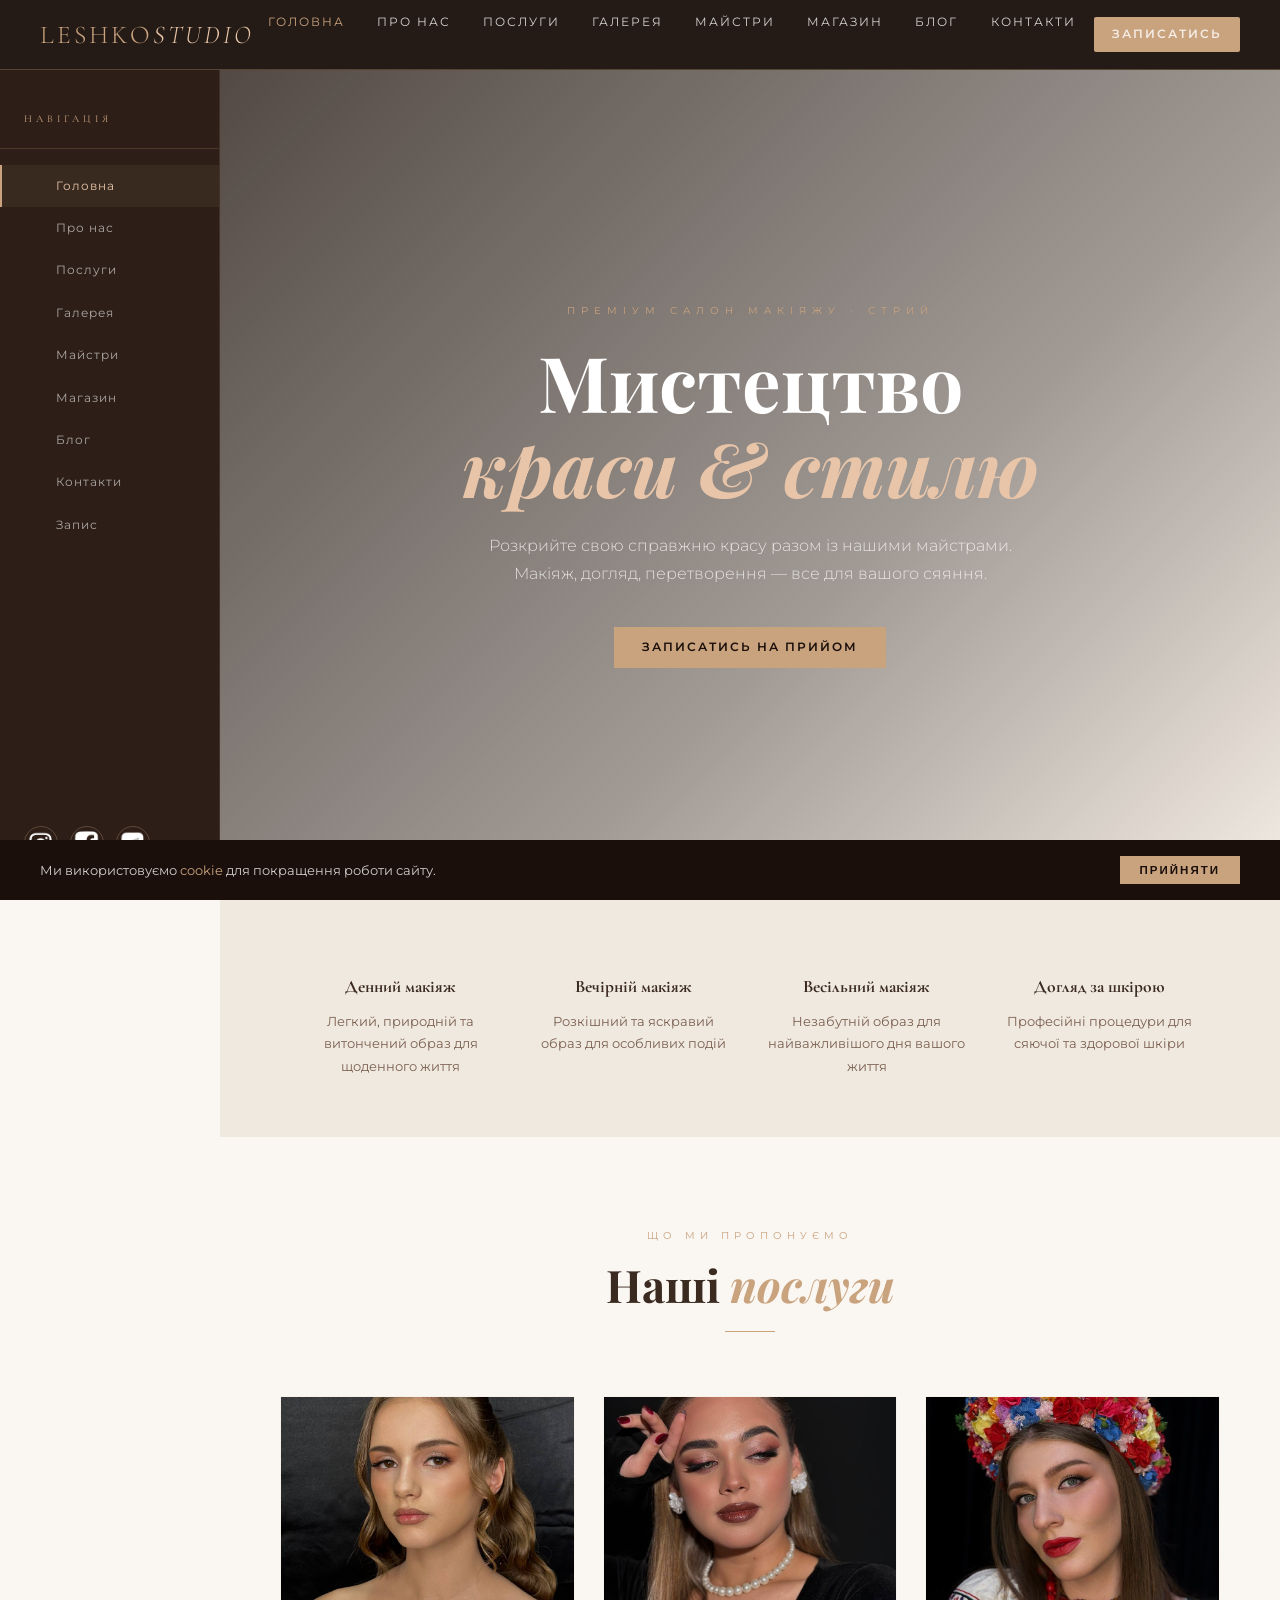
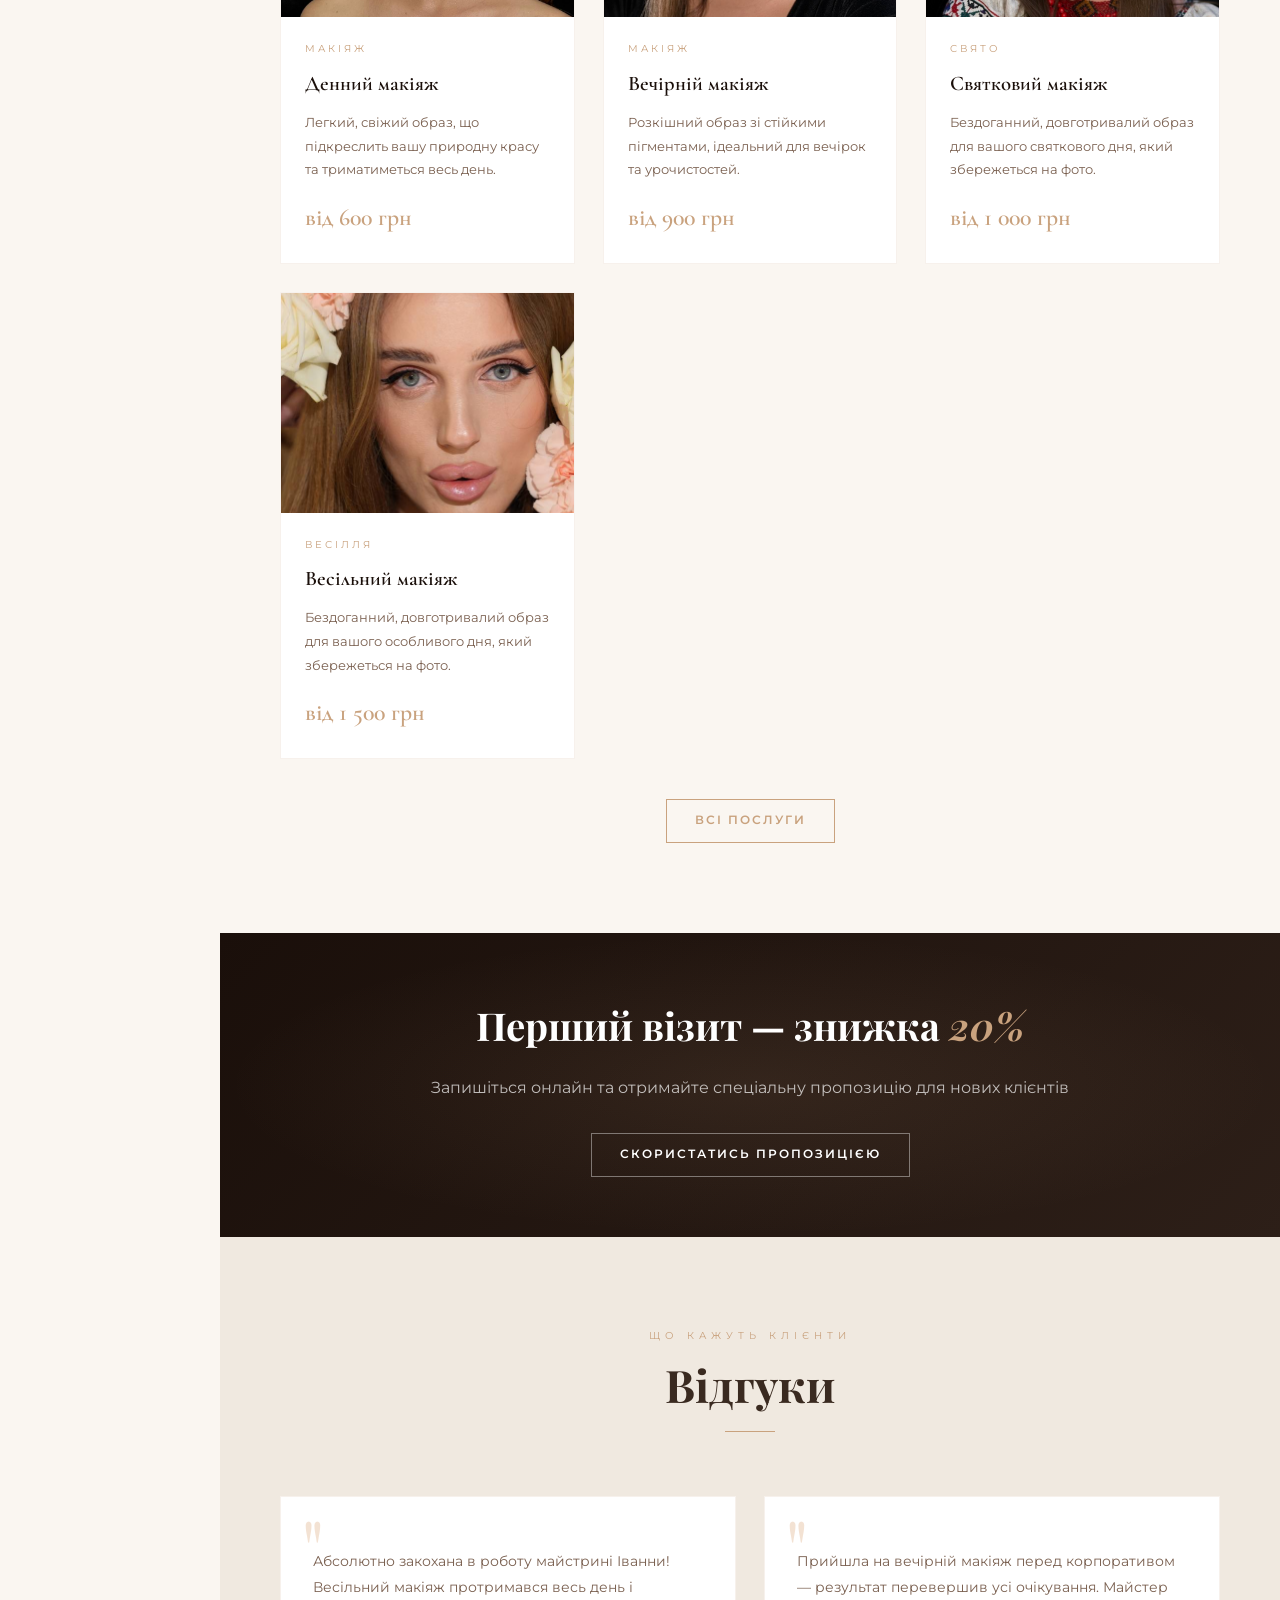
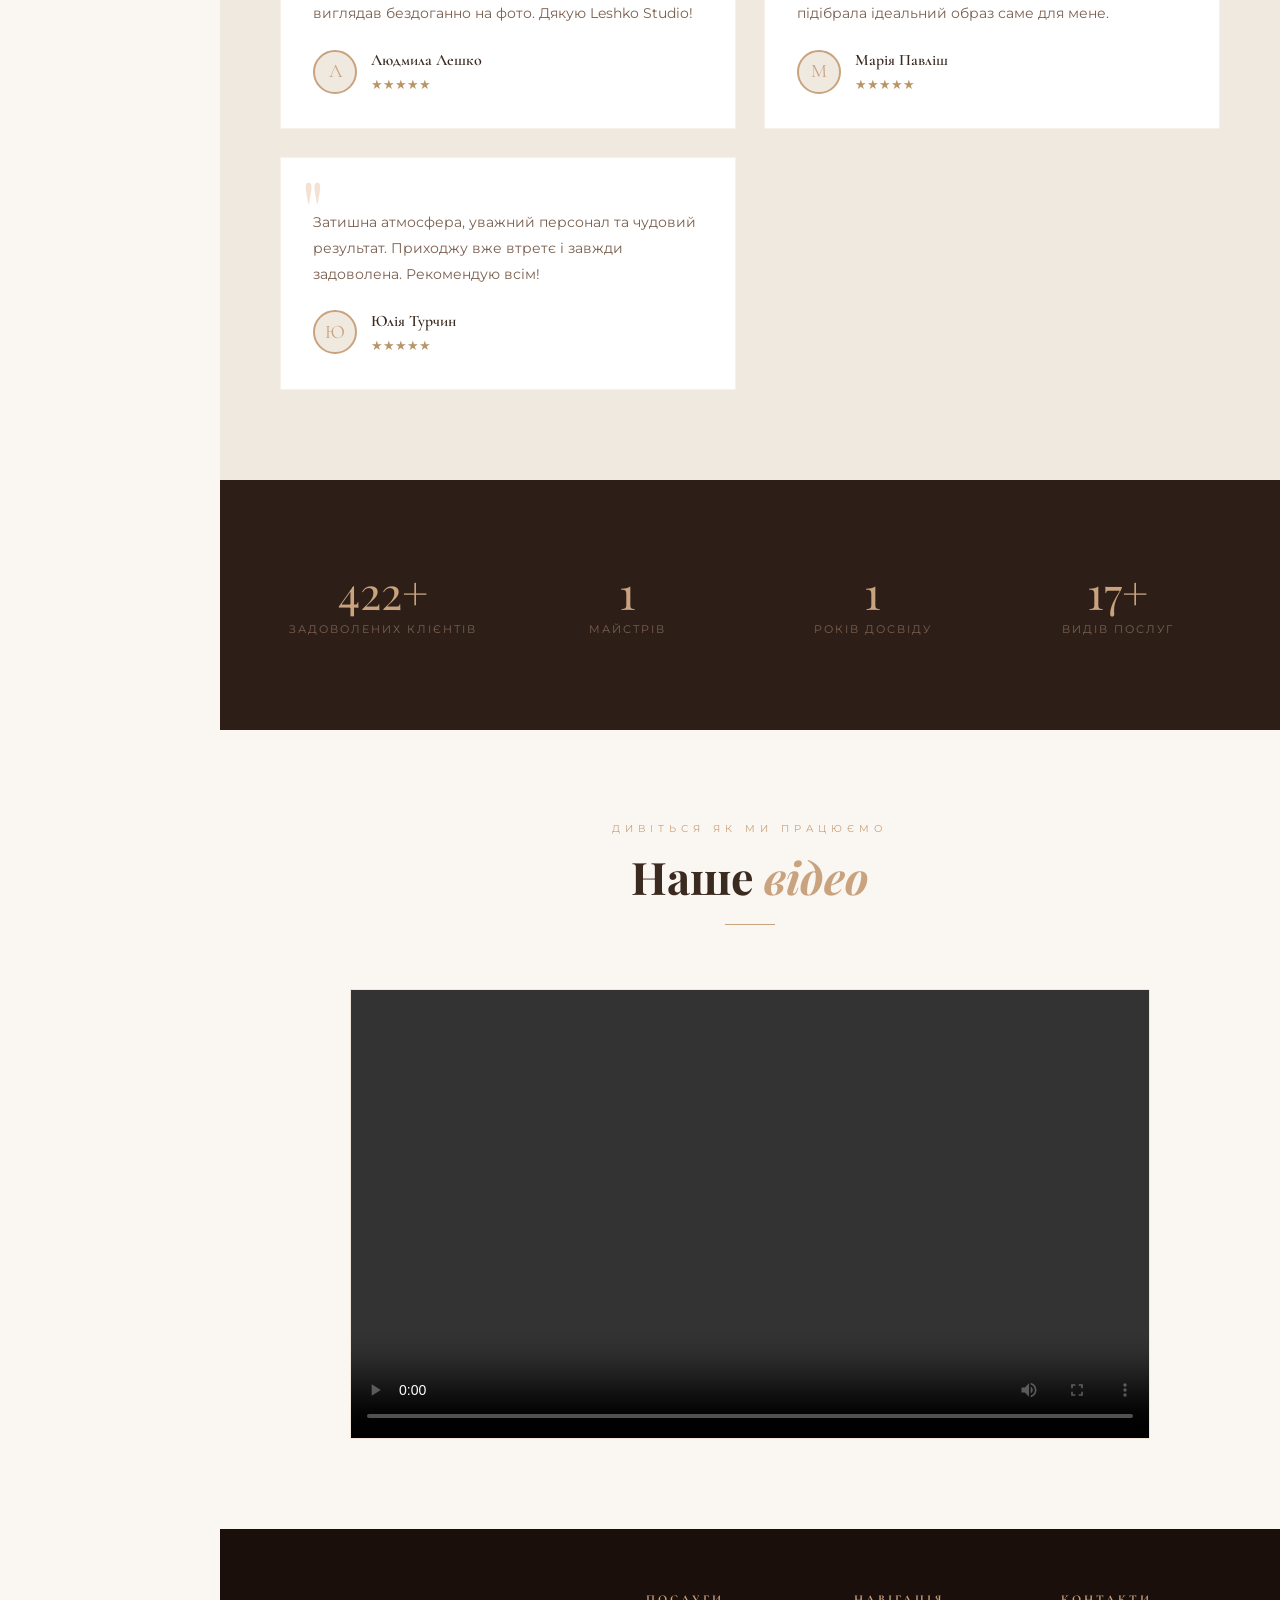
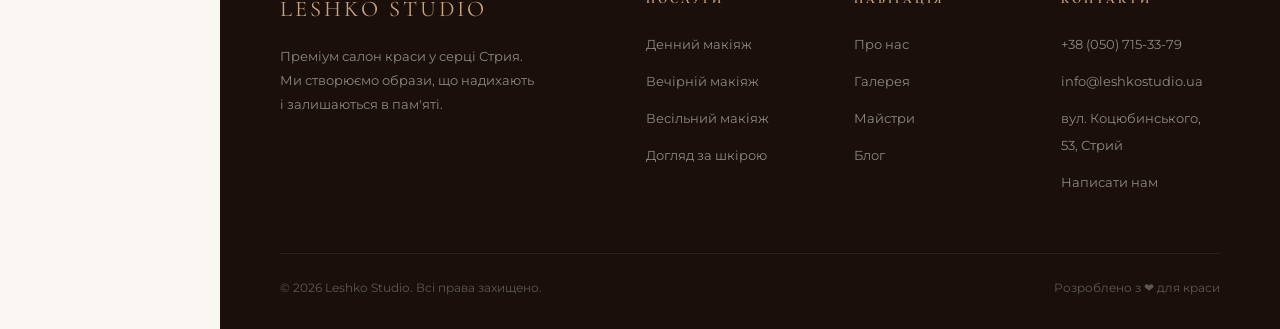
==== index.html @ 3c19c836 "Add files" ====
<!DOCTYPE html>
<html lang="uk">
<head>
  <meta charset="UTF-8"/>
  <meta name="viewport" content="width=device-width, initial-scale=1.0"/>
  <title>Leshko Studio — Салон Макіяжу</title>
  <link rel="shortcut icon" href="./icons/logo.png" type="image/x-icon">
  <link rel="stylesheet" href="style.css"/>
</head>
<body>

<!-- ГОРИЗОНТАЛЬНЕ МЕНЮ -->
<nav class="top-nav">
  <a href="index.html" class="nav-logo">Leshko<span>Studio</span></a>
  <ul class="nav-links">
    <li><a href="index.html">Головна</a></li>
    <li><a href="./pages/about.html">Про нас</a></li>
    <li><a href="./pages/services.html">Послуги</a></li>
    <li><a href="./pages/gallery.html">Галерея</a></li>
    <li><a href="./pages/team.html">Майстри</a></li>
    <li><a href="./pages/shop.html">Магазин</a></li>
    <li><a href="./pages/blog.html">Блог</a></li>
    <li><a href="./pages/contact.html">Контакти</a></li>
    <li><a href="./pages/register.html" class="btn btn-primary" style="padding:8px 18px">Записатись</a></li>
  </ul>
  <div class="burger"><span></span><span></span><span></span></div>
</nav>

<div class="page-wrapper">
  <!-- ВЕРТИКАЛЬНЕ МЕНЮ -->
  <aside class="sidebar">
    <div class="sidebar-title">Навігація</div>
    <nav class="sidebar-nav">
      <a href="index.html"><span class="icon"></span>Головна</a>
      <a href="./pages/about.html"><span class="icon"></span>Про нас</a>
      <a href="./pages/services.html"><span class="icon"></span>Послуги</a>
      <a href="./pages/gallery.html"><span class="icon"></span>Галерея</a>
      <a href="./pages/team.html"><span class="icon"></span>Майстри</a>
      <a href="./pages/shop.html"><span class="icon"></span>Магазин</a>
      <a href="./pages/blog.html"><span class="icon"></span>Блог</a>
      <a href="./pages/contact.html"><span class="icon"></span>Контакти</a>
      <a href="./pages/booking.html"><span class="icon"></span>Запис</a>
    </nav>
    <div class="sidebar-social">
      <a href="https://instagram.com/makeup_ivankaaa" target="_blank" title="Instagram"><img src="./icons/insta.png" alt="instagram"></a>
      <a href="https://www.facebook.com/ivanna.lesko.831217?locale=uk_UA" target="_blank" title="Facebook"><img src="./icons/facebook.png" alt="facebook"></a>
      <a href="https://t.me/Ivanka_Leshko" target="_blank" title="Telegram"><img src="./icons/telegram.png" alt="telegram"></a>
    </div>
  </aside>

  <main class="main-content">

    <!-- HERO З ВІДЕО НА ФОНІ -->
    <section class="hero">
      <video class="hero-video" autoplay muted loop playsinline>
        <source src="./images/IMG_9770.MOV" type="video/mp4"/>
      </video>
      <div class="hero-overlay"></div>
      <div class="hero-content">
        <p class="hero-eyebrow">Преміум салон макіяжу · Стрий</p>
        <h1 class="hero-title">Мистецтво<br/><em>краси & стилю</em></h1>
        <p class="hero-subtitle">Розкрийте свою справжню красу разом із нашими майстрами.<br/>Макіяж, догляд, перетворення — все для вашого сяяння.</p>
        <a href="./pages/booking.html" class="btn btn-primary hero-cta">Записатись на прийом </a>
      </div>
    </section>

    <!-- FEATURES -->
    <section class="section-sm section-smoke">
      <div style="display:grid;grid-template-columns:repeat(auto-fill,minmax(200px,1fr));gap:32px;max-width:900px;margin:0 auto;text-align:center">
        <div class="fade-up">
          <div style="font-size:2rem;margin-bottom:12px"></div>
          <h3 style="font-family:'Cormorant Garamond',serif;font-size:1.1rem;margin-bottom:8px">Денний макіяж</h3>
          <p style="font-size:0.82rem;color:var(--light-text)">Легкий, природній та витончений образ для щоденного життя</p>
        </div>
        <div class="fade-up">
          <div style="font-size:2rem;margin-bottom:12px"></div>
          <h3 style="font-family:'Cormorant Garamond',serif;font-size:1.1rem;margin-bottom:8px">Вечірній макіяж</h3>
          <p style="font-size:0.82rem;color:var(--light-text)">Розкішний та яскравий образ для особливих подій</p>
        </div>
        <div class="fade-up">
          <div style="font-size:2rem;margin-bottom:12px"></div>
          <h3 style="font-family:'Cormorant Garamond',serif;font-size:1.1rem;margin-bottom:8px">Весільний макіяж</h3>
          <p style="font-size:0.82rem;color:var(--light-text)">Незабутній образ для найважливішого дня вашого життя</p>
        </div>
        <div class="fade-up">
          <div style="font-size:2rem;margin-bottom:12px"></div>
          <h3 style="font-family:'Cormorant Garamond',serif;font-size:1.1rem;margin-bottom:8px">Догляд за шкірою</h3>
          <p style="font-size:0.82rem;color:var(--light-text)">Професійні процедури для сяючої та здорової шкіри</p>
        </div>
      </div>
    </section>

    <!-- ПОСЛУГИ -->
    <section class="section">
      <div class="section-header fade-up">
        <p class="section-label">Що ми пропонуємо</p>
        <h2 class="section-title">Наші <em>послуги</em></h2>
        <div class="section-line"></div>
      </div>
      <div class="cards-grid">
        <div class="card fade-up">
          <div class="card-img">
            <img src="./images/4.jpg" alt="Денний макіяж"/>
          </div>
          <div class="card-body">
            <p class="card-label">Макіяж</p>
            <h3 class="card-title">Денний макіяж</h3>
            <p class="card-text">Легкий, свіжий образ, що підкреслить вашу природну красу та триматиметься весь день.</p>
            <p class="card-price">від 600 грн</p>
          </div>
        </div>
        <div class="card fade-up">
          <div class="card-img">
            <img src="./images/6.jpg" alt="Вечірній макіяж"/>
          </div>
          <div class="card-body">
            <p class="card-label">Макіяж</p>
            <h3 class="card-title">Вечірній макіяж</h3>
            <p class="card-text">Розкішний образ зі стійкими пігментами, ідеальний для вечірок та урочистостей.</p>
            <p class="card-price">від 900 грн</p>
          </div>
        </div>
        <div class="card fade-up">
          <div class="card-img">
            <img src="./images/sviat.jpg" alt="Святковий макіяж"/>
          </div>
          <div class="card-body">
            <p class="card-label">Cвято</p>
            <h3 class="card-title">Святковий макіяж</h3>
            <p class="card-text">Бездоганний, довготривалий образ для вашого святкового дня, який збережеться на фото.</p>
            <p class="card-price">від 1 000 грн</p>
          </div>
        </div>
        <div class="card fade-up">
          <div class="card-img">
            <img src="./images/ves.jpg" alt="Весільний макіяж"/>
          </div>
          <div class="card-body">
            <p class="card-label">Весілля</p>
            <h3 class="card-title">Весільний макіяж</h3>
            <p class="card-text">Бездоганний, довготривалий образ для вашого особливого дня, який збережеться на фото.</p>
            <p class="card-price">від 1 500 грн</p>
          </div>
        </div>
      </div>
      <div style="text-align:center;margin-top:40px">
        <a href="services.html" class="btn btn-outline">Всі послуги </a>
      </div>
    </section>

    <!-- PROMO BANNER -->
    <div class="promo-banner fade-up">
      <h2>Перший візит — знижка <em style="color:var(--rose)">20%</em></h2>
      <p>Запишіться онлайн та отримайте спеціальну пропозицію для нових клієнтів</p>
      <a href="./pages/booking.html" class="btn btn-outline-white">Скористатись пропозицією</a>
    </div>

    <!-- ВІДГУКИ -->
    <section class="section section-smoke">
      <div class="section-header fade-up">
        <p class="section-label">Що кажуть клієнти</p>
        <h2 class="section-title">Відгуки</h2>
        <div class="section-line"></div>
      </div>
      <div class="reviews-grid">
        <div class="review-card fade-up">
          <p class="review-text">Абсолютно закохана в роботу майстрині Іванни! Весільний макіяж протримався весь день і виглядав бездоганно на фото. Дякую Leshko Studio!</p>
          <div class="review-author">
            <div class="review-avatar">Л</div>
            <div>
              <p class="review-name">Людмила Лешко</p>
              <p class="review-stars">★★★★★</p>
            </div>
          </div>
        </div>
        <div class="review-card fade-up">
          <p class="review-text">Прийшла на вечірній макіяж перед корпоративом — результат перевершив усі очікування. Майстер підібрала ідеальний образ саме для мене.</p>
          <div class="review-author">
            <div class="review-avatar">М</div>
            <div>
              <p class="review-name">Марія Павліш</p>
              <p class="review-stars">★★★★★</p>
            </div>
          </div>
        </div>
        <div class="review-card fade-up">
          <p class="review-text">Затишна атмосфера, уважний персонал та чудовий результат. Приходжу вже втретє і завжди задоволена. Рекомендую всім!</p>
          <div class="review-author">
            <div class="review-avatar">Ю</div>
            <div>
              <p class="review-name">Юлія Турчин</p>
              <p class="review-stars">★★★★★</p>
            </div>
          </div>
        </div>
      </div>
    </section>

    <!-- СТАТИСТИКА -->
    <section class="section section-dark">
      <div style="display:grid;grid-template-columns:repeat(auto-fill,minmax(180px,1fr));gap:40px;text-align:center">
        <div class="fade-up">
          <p class="stat-num" data-count="1200" data-suffix="+">0+</p>
          <p class="stat-label">Задоволених клієнтів</p>
        </div>
        <div class="fade-up">
          <p class="stat-num" data-count="5" data-suffix="">0</p>
          <p class="stat-label">Майстрів</p>
        </div>
        <div class="fade-up">
          <p class="stat-num" data-count="5" data-suffix="">0</p>
          <p class="stat-label">Років досвіду</p>
        </div>
        <div class="fade-up">
          <p class="stat-num" data-count="50" data-suffix="+">0+</p>
          <p class="stat-label">Видів послуг</p>
        </div>
      </div>
    </section>

    <!-- ВІДЕО РОЗДІЛ -->
    <section class="section">
      <div class="section-header fade-up">
        <p class="section-label">Дивіться як ми працюємо</p>
        <h2 class="section-title">Наше <em>відео</em></h2>
        <div class="section-line"></div>
      </div>
      <div style="max-width:800px; margin:0 auto; width: 100%; aspect-ratio:16/9; position: relative;">
        <video 
          controls 
          playsinline
          preload="metadata"
          style="position: absolute; top: 0; left: 0; width: 100%; height: 100%; border: 1px solid rgba(201,162,126,0.2); object-fit: cover;">
          
          <!-- ПРАВИЛЬНИЙ ТИП ДЛЯ MP4 -->
          <source src="./images/IMG_9785.mp4" type="video/mp4">
          
          Ваш браузер не підтримує відтворення цього відео.
        </video>
      </div>
    </section>
    <!-- FOOTER -->
    <footer>
      <div class="footer-grid">
        <div class="footer-brand">
          <p class="logo">Leshko Studio</p>
          <p>Преміум салон краси у серці Стрия. Ми створюємо образи, що надихають і залишаються в пам'яті.</p>
        </div>
        <div class="footer-col">
          <h4>Послуги</h4>
          <ul>
            <li><a href="./pages/services.html">Денний макіяж</a></li>
            <li><a href="./pages/services.html">Вечірній макіяж</a></li>
            <li><a href="./pages/services.html">Весільний макіяж</a></li>
            <li><a href="./pages/services.html">Догляд за шкірою</a></li>
          </ul>
        </div>
        <div class="footer-col">
          <h4>Навігація</h4>
          <ul>
            <li><a href="./pages/about.html">Про нас</a></li>
            <li><a href="./pages/gallery.html">Галерея</a></li>
            <li><a href="./pages/team.html">Майстри</a></li>
            <li><a href="./pages/blog.html">Блог</a></li>
          </ul>
        </div>
        <div class="footer-col">
          <h4>Контакти</h4>
          <ul>
            <li><a href="tel:+380441234567">+38 (050) 715-33-79</a></li>
            <li><a href="mailto:info@leshkostudio.ua">info@leshkostudio.ua</a></li>
            <li><a href="#">вул. Коцюбинського, 53, Стрий</a></li>
            <li><a href="./pages/contact.html">Написати нам</a></li>
          </ul>
        </div>
      </div>
      <div class="footer-bottom">
        <p>© 2026 Leshko Studio. Всі права захищено.</p>
        <p>Розроблено з ❤ для краси</p>
      </div>
    </footer>

  </main>
</div>

<!-- LIGHTBOX -->
<div id="lightbox" class="lightbox">
  <button class="lightbox-close">✕</button>
  <img src="" alt=""/>
</div>

<!-- SCROLL TOP -->
<button class="scroll-top">↑</button>

<!-- NOTIFICATION -->
<div id="notification" class="notification"></div>

<!-- COOKIE -->
<div id="cookieBanner" class="cookie-banner">
  <p>Ми використовуємо <a href="#">cookie</a> для покращення роботи сайту.</p>
  <button id="cookieAccept" class="btn btn-primary" style="white-space:nowrap;padding:8px 20px">Прийняти</button>
</div>

<script src="main.js"></script>
</body>
</html>
---- style.css ----
/* ===========================
   ГЛОБАЛЬНІ ЗМІННІ ТА RESET
   =========================== */
@import url('https://fonts.googleapis.com/css2?family=Cormorant+Garamond:ital,wght@0,300;0,400;0,600;1,300;1,400&family=Montserrat:wght@300;400;500;600&family=Playfair+Display:ital,wght@0,700;1,500&display=swap');

:root {
  --rose:       #c9a27e;
  --blush:      #e8c5a8;
  --deep:       #1a0f0a;
  --charcoal:   #2d1f18;
  --cream:      #faf6f1;
  --smoke:      #f0e9e0;
  --gold:       #b8966a;
  --text:       #3a2a20;
  --light-text: #7a6050;
  --white:      #ffffff;
  --shadow:     rgba(26,15,10,0.15);
  --nav-h:      70px;
}

*, *::before, *::after { box-sizing: border-box; margin: 0; padding: 0; }

html { scroll-behavior: smooth; font-size: 16px; }

body {
  font-family: 'Montserrat', sans-serif;
  background: var(--cream);
  color: var(--text);
  line-height: 1.7;
  overflow-x: hidden;
}

a { color: inherit; text-decoration: none; transition: color .3s; }
a:hover { color: var(--rose); }
img { max-width: 100%; display: block; }
ul { list-style: none; }

/* ===========================
   HORIZONTAL NAVIGATION
   =========================== */
.top-nav {
  position: fixed;
  top: 0; left: 0; right: 0;
  height: var(--nav-h);
  background: rgba(26,15,10,0.95);
  backdrop-filter: blur(10px);
  display: flex;
  align-items: center;
  justify-content: space-between;
  padding: 0 40px;
  z-index: 1000;
  border-bottom: 1px solid rgba(201,162,126,0.3);
}

.nav-logo {
  font-family: 'Cormorant Garamond', serif;
  font-size: 1.6rem;
  font-weight: 300;
  letter-spacing: 3px;
  color: var(--rose);
  text-transform: uppercase;
}

.nav-logo span { font-style: italic; color: var(--blush); }

.nav-links {
  display: flex;
  gap: 8px;
  align-items: center;
}

.nav-links a {
  color: rgba(255,255,255,0.8);
  font-size: 0.72rem;
  letter-spacing: 2px;
  text-transform: uppercase;
  padding: 8px 14px;
  border-radius: 2px;
  transition: all .3s;
  position: relative;
}

.nav-links a::after {
  content: '';
  position: absolute;
  bottom: 4px; left: 14px; right: 14px;
  height: 1px;
  background: var(--rose);
  transform: scaleX(0);
  transition: transform .3s;
}

.nav-links a:hover { color: var(--rose); }
.nav-links a:hover::after,
.nav-links a.active::after { transform: scaleX(1); }
.nav-links a.active { color: var(--rose); }

.burger {
  display: none;
  flex-direction: column;
  gap: 5px;
  cursor: pointer;
  padding: 4px;
}
.burger span {
  display: block;
  width: 24px; height: 2px;
  background: var(--rose);
  transition: all .3s;
}

/* ===========================
   LAYOUT WITH SIDEBAR
   =========================== */
.page-wrapper {
  display: flex;
  min-height: 100vh;
  padding-top: var(--nav-h);
}

/* ===========================
   VERTICAL SIDEBAR NAV
   =========================== */
.sidebar {
  width: 220px;
  min-height: calc(100vh - var(--nav-h));
  background: var(--charcoal);
  position: sticky;
  top: var(--nav-h);
  height: calc(100vh - var(--nav-h));
  overflow-y: auto;
  flex-shrink: 0;
  padding: 40px 0 40px;
  display: flex;
  flex-direction: column;
  border-right: 1px solid rgba(201,162,126,0.15);
}

.sidebar-title {
  font-family: 'Cormorant Garamond', serif;
  font-size: 0.65rem;
  letter-spacing: 4px;
  text-transform: uppercase;
  color: var(--rose);
  padding: 0 24px 20px;
  border-bottom: 1px solid rgba(201,162,126,0.2);
  margin-bottom: 16px;
}

.sidebar-nav a {
  display: flex;
  align-items: center;
  gap: 10px;
  padding: 11px 24px;
  color: rgba(255,255,255,0.6);
  font-size: 0.75rem;
  letter-spacing: 1px;
  transition: all .3s;
  border-left: 2px solid transparent;
}

.sidebar-nav a .icon { font-size: 1rem; width: 20px; text-align: center; }

.sidebar-nav a:hover,
.sidebar-nav a.active {
  color: var(--blush);
  background: rgba(201,162,126,0.08);
  border-left-color: var(--rose);
}

.sidebar-social {
  margin-top: auto;
  padding: 20px 24px 0;
  display: flex;
  gap: 12px;
}

.sidebar-social a {
  width: 34px; height: 34px;
  border: 1px solid rgba(201,162,126,0.3);
  border-radius: 50%;
  display: flex;
  align-items: center;
  justify-content: center;
  color: var(--rose);
  font-size: 0.9rem;
  transition: all .3s;
  text-decoration: none;
}

.sidebar-social a:hover {
  background: var(--rose);
  color: var(--deep);
  border-color: var(--rose);
}

/* ===========================
   MAIN CONTENT
   =========================== */
.main-content {
  flex: 1;
  min-width: 0;
}

/* ===========================
   HERO SECTION (з відео)
   =========================== */
.hero {
  position: relative;
  height: calc(100vh - var(--nav-h));
  display: flex;
  align-items: center;
  justify-content: center;
  overflow: hidden;
}

.hero-video {
  position: absolute;
  inset: 0;
  width: 100%; height: 100%;
  object-fit: cover;
  object-position: center 30%;
  z-index: 0;
}

.hero-overlay {
  position: absolute;
  inset: 0;
  background: linear-gradient(135deg, rgba(26,15,10,0.75) 0%, rgba(26,15,10,0.4) 60%, rgba(201,162,126,0.1) 100%);
  z-index: 1;
}

.hero-content {
  position: relative;
  z-index: 2;
  text-align: center;
  color: var(--white);
  padding: 0 20px;
  max-width: 800px;
}

.hero-eyebrow {
  font-size: 0.65rem;
  letter-spacing: 6px;
  text-transform: uppercase;
  color: var(--rose);
  margin-bottom: 20px;
  animation: fadeUp .8s ease both;
}

.hero-title {
  font-family: 'Playfair Display', serif;
  font-size: clamp(2.8rem, 6vw, 5.5rem);
  line-height: 1.1;
  margin-bottom: 24px;
  animation: fadeUp .8s .2s ease both;
}

.hero-title em {
  font-style: italic;
  color: var(--blush);
}

.hero-subtitle {
  font-size: 1rem;
  color: rgba(255,255,255,0.75);
  font-weight: 300;
  margin-bottom: 40px;
  animation: fadeUp .8s .4s ease both;
}

.hero-cta {
  display: inline-flex;
  align-items: center;
  gap: 12px;
  background: var(--rose);
  color: var(--deep);
  padding: 14px 36px;
  font-size: 0.75rem;
  letter-spacing: 2px;
  text-transform: uppercase;
  font-weight: 600;
  border: none;
  cursor: pointer;
  transition: all .3s;
  animation: fadeUp .8s .6s ease both;
}

.hero-cta:hover {
  background: var(--gold);
  color: var(--white);
  transform: translateY(-2px);
  box-shadow: 0 8px 30px rgba(201,162,126,0.4);
}

/* ===========================
   SECTION STYLES
   =========================== */
.section {
  padding: 90px 60px;
}

.section-sm { padding: 60px 60px; }

.section-dark {
  background: var(--charcoal);
  color: var(--white);
}

.section-smoke { background: var(--smoke); }

.section-header {
  text-align: center;
  margin-bottom: 64px;
}

.section-label {
  font-size: 0.62rem;
  letter-spacing: 5px;
  text-transform: uppercase;
  color: var(--rose);
  margin-bottom: 14px;
}

.section-title {
  font-family: 'Playfair Display', serif;
  font-size: clamp(2rem, 3.5vw, 3rem);
  line-height: 1.2;
  color: inherit;
}

.section-title em { font-style: italic; color: var(--rose); }

.section-line {
  width: 50px; height: 1px;
  background: var(--rose);
  margin: 20px auto 0;
}

/* ===========================
   CARDS GRID
   =========================== */
.cards-grid {
  display: grid;
  grid-template-columns: repeat(auto-fill, minmax(260px, 1fr));
  gap: 28px;
}

.card {
  background: var(--white);
  border: 1px solid rgba(201,162,126,0.15);
  overflow: hidden;
  transition: all .4s;
  position: relative;
}

.card:hover {
  transform: translateY(-6px);
  box-shadow: 0 20px 60px var(--shadow);
}

.card-img {
  height: 220px;
  overflow: hidden;
}

.card-img img {
  width: 100%; height: 100%;
  object-fit: cover;
  transition: transform .6s;
}

.card:hover .card-img img { transform: scale(1.08); }

.card-body { padding: 24px; }

.card-label {
  font-size: 0.6rem;
  letter-spacing: 3px;
  text-transform: uppercase;
  color: var(--rose);
  margin-bottom: 8px;
}

.card-title {
  font-family: 'Cormorant Garamond', serif;
  font-size: 1.3rem;
  font-weight: 600;
  margin-bottom: 10px;
  color: var(--deep);
}

.card-text {
  font-size: 0.82rem;
  color: var(--light-text);
  line-height: 1.8;
}

.card-price {
  margin-top: 16px;
  font-family: 'Cormorant Garamond', serif;
  font-size: 1.5rem;
  color: var(--rose);
  font-weight: 600;
}

.btn {
  display: inline-block;
  padding: 11px 28px;
  font-size: 0.72rem;
  letter-spacing: 2px;
  text-transform: uppercase;
  font-weight: 600;
  cursor: pointer;
  transition: all .3s;
  border: none;
}

.btn-primary {
  background: var(--rose);
  color: var(--deep);
}

.btn-primary:hover {
  background: var(--gold);
  color: var(--rose);
  transform: translateY(-2px);
}

.btn-outline {
  background: transparent;
  color: var(--rose);
  border: 1px solid var(--rose);
}

.btn-outline:hover {
  background: var(--rose);
  color: var(--deep);
}

.btn-outline-white {
  background: transparent;
  color: var(--white);
  border: 1px solid rgba(255,255,255,0.4);
}

.btn-outline-white:hover {
  background: var(--white);
  color: var(--deep);
}

.price-table {
  width: 100%;
  border-collapse: collapse;
  background: var(--white);
  box-shadow: 0 4px 30px var(--shadow);
}

.price-table th {
  background: var(--deep);
  color: var(--rose);
  font-family: 'Cormorant Garamond', serif;
  font-size: 0.8rem;
  letter-spacing: 3px;
  text-transform: uppercase;
  padding: 18px 24px;
  text-align: left;
}

.price-table td {
  padding: 14px 24px;
  font-size: 0.88rem;
  color: var(--text);
  border-bottom: 1px solid var(--smoke);
}

.price-table tr:hover td { background: var(--smoke); }

.price-table td:last-child {
  font-family: 'Cormorant Garamond', serif;
  font-size: 1.1rem;
  color: var(--rose);
  font-weight: 600;
  text-align: right;
}

.price-table .category-row td {
  background: var(--smoke);
  font-weight: 600;
  font-size: 0.78rem;
  letter-spacing: 2px;
  text-transform: uppercase;
  color: var(--light-text);
  border-bottom: none;
}

.gallery-grid {
  display: grid;
  grid-template-columns: repeat(4, 1fr);
  grid-template-rows: auto;
  gap: 12px;
}

.gallery-item {
  overflow: hidden;
  position: relative;
  cursor: pointer;
}

.gallery-item img {
  width: 100%; height: 100%;
  object-fit: cover;
  transition: transform .6s;
  min-height: 200px;
}

.gallery-item:hover img { transform: scale(1.08); }

.gallery-item.wide { grid-column: span 2; }
.gallery-item.tall { grid-row: span 2; }

.gallery-overlay {
  position: absolute;
  inset: 0;
  background: rgba(26,15,10,0.5);
  display: flex;
  align-items: center;
  justify-content: center;
  opacity: 0;
  transition: opacity .4s;
}

.gallery-item:hover .gallery-overlay { opacity: 1; }

.gallery-overlay span {
  color: var(--white);
  font-size: 2rem;
}

.team-grid {
  display: grid;
  grid-template-columns: repeat(auto-fill, minmax(220px, 1fr));
  gap: 32px;
}

.team-card { text-align: center; }

.team-photo {
  width: 160px; height: 160px;
  border-radius: 50%;
  overflow: hidden;
  margin: 0 auto 20px;
  border: 3px solid var(--rose);
  transition: transform .4s;
}

.team-photo:hover { transform: scale(1.05); }
.team-photo img { width: 100%; height: 100%; object-fit: cover; }

.team-name {
  font-family: 'Cormorant Garamond', serif;
  font-size: 1.2rem;
  font-weight: 600;
  margin-bottom: 6px;
}

.team-role {
  font-size: 0.72rem;
  letter-spacing: 2px;
  text-transform: uppercase;
  color: var(--rose);
}

.team-bio {
  font-size: 0.82rem;
  color: var(--light-text);
  margin-top: 12px;
}

.reviews-grid {
  display: grid;
  grid-template-columns: repeat(auto-fill, minmax(300px, 1fr));
  gap: 28px;
}

.review-card {
  background: var(--white);
  border: 1px solid rgba(201,162,126,0.15);
  padding: 32px;
  position: relative;
}

.review-card::before {
  content: '"';
  font-family: 'Playfair Display', serif;
  font-size: 5rem;
  color: var(--blush);
  position: absolute;
  top: 10px; left: 20px;
  line-height: 1;
  opacity: 0.5;
}

.review-text {
  font-size: 0.9rem;
  color: var(--light-text);
  line-height: 1.8;
  margin-bottom: 20px;
  padding-top: 20px;
}

.review-author {
  display: flex;
  align-items: center;
  gap: 14px;
}

.review-avatar {
  width: 44px; height: 44px;
  border-radius: 50%;
  overflow: hidden;
  background: var(--smoke);
  display: flex;
  align-items: center;
  justify-content: center;
  font-family: 'Cormorant Garamond', serif;
  font-size: 1.2rem;
  color: var(--rose);
  border: 2px solid var(--rose);
}

.review-name {
  font-family: 'Cormorant Garamond', serif;
  font-size: 1rem;
  font-weight: 600;
}

.social-link .s-icon img {
  width: 32px;
  height: 32px;
  object-fit: contain;
  filter: brightness(0) invert(1);
  transition: filter .3s;
}

.social-link:hover .s-icon img {
  filter: brightness(0);
}

.review-stars { color: var(--gold); font-size: 0.8rem; }

/* ===========================
   CONTACT / FORM
   =========================== */
.contact-layout {
  display: grid;
  grid-template-columns: 1fr 1fr;
  gap: 60px;
  align-items: start;
}

.contact-info-item {
  display: flex;
  gap: 16px;
  align-items: flex-start;
  margin-bottom: 28px;
}

.contact-icon {
  width: 44px; height: 44px;
  background: rgba(201,162,126,0.15);
  border: 1px solid rgba(201,162,126,0.3);
  display: flex;
  align-items: center;
  justify-content: center;
  font-size: 1.1rem;
  flex-shrink: 0;
}

.contact-detail h4 {
  font-family: 'Cormorant Garamond', serif;
  font-size: 1rem;
  font-weight: 600;
  margin-bottom: 4px;
}

.contact-detail p {
  font-size: 0.85rem;
  color: var(--light-text);
}

.form-group { margin-bottom: 20px; }

.form-group label {
  display: block;
  font-size: 0.7rem;
  letter-spacing: 2px;
  text-transform: uppercase;
  color: var(--light-text);
  margin-bottom: 8px;
}

.form-group input,
.form-group select,
.form-group textarea {
  width: 100%;
  padding: 12px 16px;
  background: var(--smoke);
  border: 1px solid rgba(201,162,126,0.2);
  font-family: 'Montserrat', sans-serif;
  font-size: 0.88rem;
  color: var(--text);
  outline: none;
  transition: border-color .3s;
}

.form-group input:focus,
.form-group select:focus,
.form-group textarea:focus {
  border-color: var(--rose);
  background: var(--white);
}

.form-group textarea { resize: vertical; min-height: 120px; }

/* ===========================
   MAP
   =========================== */
.map-container {
  height: 420px;
  overflow: hidden;
  border: 1px solid rgba(201,162,126,0.2);
}

.map-container iframe {
  width: 100%;
  height: 100%;
  border: none;
  filter: grayscale(30%) sepia(10%);
}

/* ===========================
   SOCIAL LINKS SECTION
   =========================== */
.social-grid {
  display: flex;
  gap: 20px;
  flex-wrap: wrap;
  justify-content: center;
}

.social-link {
  display: flex;
  flex-direction: column;
  align-items: center;
  gap: 10px;
  padding: 28px 36px;
  border: 1px solid rgba(201,162,126,0.25);
  transition: all .3s;
  color: var(--white);
  min-width: 120px;
}

.social-link:hover {
  background: var(--rose);
  border-color: var(--rose);
  color: var(--deep);
  transform: translateY(-4px);
}

.social-link .s-icon { font-size: 2rem; }

.social-link .s-name {
  font-size: 0.7rem;
  letter-spacing: 2px;
  text-transform: uppercase;
}

/* ===========================
   PROMO BANNER
   =========================== */
.promo-banner {
  background: linear-gradient(135deg, var(--deep) 0%, var(--charcoal) 100%);
  padding: 60px;
  text-align: center;
  color: var(--white);
  position: relative;
  overflow: hidden;
}

.promo-banner::before {
  content: '';
  position: absolute;
  inset: 0;
  background: radial-gradient(ellipse at center, rgba(201,162,126,0.1) 0%, transparent 70%);
  pointer-events: none;
}

.promo-banner h2,
.promo-banner p,
.promo-banner a {
  position: relative;
  z-index: 1;
}

.promo-banner h2 {
  font-family: 'Playfair Display', serif;
  font-size: clamp(1.8rem, 3vw, 2.8rem);
  margin-bottom: 16px;
  position: relative;
}

.promo-banner p {
  color: rgba(255,255,255,0.7);
  margin-bottom: 32px;
  position: relative;
}

/* ===========================
   FOOTER
   =========================== */
footer {
  background: var(--deep);
  color: var(--white);
  padding: 60px 60px 30px;
}

.footer-grid {
  display: grid;
  grid-template-columns: 2fr 1fr 1fr 1fr;
  gap: 48px;
  margin-bottom: 48px;
}

.footer-brand .logo {
  font-family: 'Cormorant Garamond', serif;
  font-size: 1.4rem;
  letter-spacing: 3px;
  color: var(--rose);
  text-transform: uppercase;
  margin-bottom: 16px;
}

.footer-brand p {
  font-size: 0.82rem;
  color: rgba(255,255,255,0.5);
  line-height: 1.8;
  max-width: 260px;
}

.footer-col h4 {
  font-family: 'Cormorant Garamond', serif;
  font-size: 0.75rem;
  letter-spacing: 3px;
  text-transform: uppercase;
  color: var(--rose);
  margin-bottom: 20px;
}

.footer-col ul li {
  margin-bottom: 10px;
}

.footer-col ul li a {
  font-size: 0.82rem;
  color: rgba(255,255,255,0.5);
  transition: color .3s;
}

.footer-col ul li a:hover { color: var(--rose); }

.footer-bottom {
  border-top: 1px solid rgba(255,255,255,0.08);
  padding-top: 24px;
  display: flex;
  justify-content: space-between;
  align-items: center;
}

.footer-bottom p {
  font-size: 0.75rem;
  color: rgba(255,255,255,0.3);
}

/* ===========================
   PAGE HERO (non-video)
   =========================== */
.page-hero {
  background: linear-gradient(135deg, var(--deep) 0%, var(--charcoal) 100%);
  padding: 80px 60px;
  text-align: center;
  color: var(--white);
  position: relative;
  overflow: hidden;
}

.page-hero::after {
  content: '';
  position: absolute;
  bottom: 0; left: 0; right: 0;
  height: 2px;
  background: linear-gradient(90deg, transparent, var(--rose), transparent);
}

.page-hero .eyebrow {
  font-size: 0.65rem;
  letter-spacing: 5px;
  text-transform: uppercase;
  color: var(--rose);
  margin-bottom: 14px;
}

.page-hero h1 {
  font-family: 'Playfair Display', serif;
  font-size: clamp(2rem, 4vw, 3.5rem);
  margin-bottom: 16px;
}

.page-hero p {
  color: rgba(255,255,255,0.65);
  max-width: 600px;
  margin: 0 auto;
  font-size: 0.95rem;
}

/* ===========================
   BREADCRUMB
   =========================== */
.breadcrumb {
  padding: 14px 60px;
  background: var(--smoke);
  border-bottom: 1px solid rgba(201,162,126,0.15);
  font-size: 0.75rem;
  color: var(--light-text);
}

.breadcrumb a { color: var(--rose); }
.breadcrumb span { margin: 0 8px; }

/* ===========================
   TABS
   =========================== */
.tabs { margin-bottom: 40px; }

.tab-list {
  display: flex;
  gap: 0;
  border-bottom: 2px solid var(--smoke);
  margin-bottom: 32px;
}

.tab-btn {
  padding: 12px 28px;
  font-size: 0.75rem;
  letter-spacing: 2px;
  text-transform: uppercase;
  background: none;
  border: none;
  cursor: pointer;
  color: var(--light-text);
  border-bottom: 2px solid transparent;
  margin-bottom: -2px;
  transition: all .3s;
  font-family: 'Montserrat', sans-serif;
}

.tab-btn.active,
.tab-btn:hover {
  color: var(--rose);
  border-bottom-color: var(--rose);
}

.tab-panel { display: none; }
.tab-panel.active { display: block; }

/* ===========================
   ACCORDION (FAQ)
   =========================== */
.accordion-item {
  border-bottom: 1px solid rgba(201,162,126,0.15);
}

.accordion-btn {
  width: 100%;
  background: none;
  border: none;
  padding: 20px 0;
  display: flex;
  justify-content: space-between;
  align-items: center;
  cursor: pointer;
  font-family: 'Montserrat', sans-serif;
  font-size: 0.92rem;
  font-weight: 500;
  color: var(--text);
  text-align: left;
}

.accordion-btn .acc-icon {
  font-size: 1.2rem;
  color: var(--rose);
  transition: transform .3s;
  flex-shrink: 0;
}

.accordion-btn.open .acc-icon { transform: rotate(45deg); }

.accordion-body {
  max-height: 0;
  overflow: hidden;
  transition: max-height .4s ease;
}

.accordion-body-inner {
  padding: 0 0 20px;
  font-size: 0.88rem;
  color: var(--light-text);
  line-height: 1.9;
}

/* ===========================
   LIGHTBOX
   =========================== */
.lightbox {
  display: none;
  position: fixed;
  inset: 0;
  background: rgba(26,15,10,0.95);
  z-index: 9999;
  align-items: center;
  justify-content: center;
}

.lightbox.open { display: flex; }

.lightbox img {
  max-width: 90vw;
  max-height: 90vh;
  object-fit: contain;
}

.lightbox-close {
  position: absolute;
  top: 20px; right: 30px;
  font-size: 2rem;
  color: var(--rose);
  cursor: pointer;
  background: none;
  border: none;
}

/* ===========================
   SCROLL TO TOP
   =========================== */
.scroll-top {
  position: fixed;
  bottom: 40px; right: 40px;
  width: 44px; height: 44px;
  background: var(--rose);
  color: var(--deep);
  border: none;
  cursor: pointer;
  font-size: 1.2rem;
  display: flex;
  align-items: center;
  justify-content: center;
  opacity: 0;
  transform: translateY(20px);
  transition: all .3s;
  z-index: 500;
}

.scroll-top.visible {
  opacity: 1;
  transform: translateY(0);
}

.scroll-top:hover { background: var(--gold); }

/* ===========================
   COOKIE BANNER
   =========================== */
.cookie-banner {
  position: fixed;
  bottom: 0; left: 0; right: 0;
  background: var(--deep);
  color: rgba(255,255,255,0.8);
  padding: 16px 40px;
  display: flex;
  align-items: center;
  justify-content: space-between;
  gap: 20px;
  z-index: 800;
  font-size: 0.82rem;
  transform: translateY(100%);
  transition: transform .5s;
}

.cookie-banner.show { transform: translateY(0); }
.cookie-banner a { color: var(--rose); }

/* ===========================
   ANIMATIONS
   =========================== */
@keyframes fadeUp {
  from { opacity: 0; transform: translateY(30px); }
  to   { opacity: 1; transform: translateY(0); }
}

@keyframes fadeIn {
  from { opacity: 0; }
  to   { opacity: 1; }
}

.fade-up {
  opacity: 0;
  transform: translateY(40px);
  transition: opacity .7s ease, transform .7s ease;
}

.fade-up.visible {
  opacity: 1;
  transform: translateY(0);
}

/* ===========================
   RESPONSIVE
   =========================== */
@media (max-width: 1100px) {
  .footer-grid { grid-template-columns: 1fr 1fr; }
  .gallery-grid { grid-template-columns: repeat(2, 1fr); }
}

@media (max-width: 900px) {
  .sidebar { display: none; }
  .contact-layout { grid-template-columns: 1fr; gap: 40px; }

  .nav-links { display: none; }
  .nav-links.open {
    display: flex;
    flex-direction: column;
    position: absolute;
    top: var(--nav-h);
    left: 0; right: 0;
    background: rgba(26,15,10,0.98);
    padding: 20px;
    gap: 4px;
  }
  .burger { display: flex; }
  .section { padding: 60px 24px; }
  .section-sm { padding: 40px 24px; }
  .page-hero { padding: 60px 24px; }
  .breadcrumb { padding: 14px 24px; }
  .promo-banner { padding: 40px 24px; }
}

@media (max-width: 600px) {
  .footer-grid { grid-template-columns: 1fr; }
  .cards-grid { grid-template-columns: 1fr; }
  .gallery-grid { grid-template-columns: repeat(2,1fr); }
  .gallery-item.wide, .gallery-item.tall { grid-column: span 1; grid-row: span 1; }
  footer { padding: 40px 24px 20px; }
  .top-nav { padding: 0 20px; }
  .footer-bottom { flex-direction: column; gap: 10px; text-align: center; }
}

/* ===========================
   ABOUT PAGE SPECIFICS
   =========================== */
.about-hero-img {
  position: relative;
  height: 400px;
  overflow: hidden;
  margin-bottom: 60px;
}
.about-hero-img img {
  width: 100%; height: 100%;
  object-fit: cover;
}
.about-hero-img::after {
  content: '';
  position: absolute;
  inset: 0;
  background: linear-gradient(to right, rgba(201,162,126,0.2), transparent);
}

.two-col {
  display: grid;
  grid-template-columns: 1fr 1fr;
  gap: 60px;
  align-items: center;
}

.two-col .img-wrap {
  overflow: hidden;
}

.two-col .img-wrap img {
  width: 100%;
  transition: transform .6s;
}
.two-col:hover .img-wrap img { transform: scale(1.04); }

.stat-row {
  display: flex;
  gap: 40px;
  margin-top: 40px;
  flex-wrap: wrap;
}

.stat {
  text-align: center;
  flex: 1;
  min-width: 100px;
}

.stat-num {
  font-family: 'Playfair Display', serif;
  font-size: 2.8rem;
  color: var(--rose);
  line-height: 1;
  margin-bottom: 6px;
}

.stat-label {
  font-size: 0.7rem;
  letter-spacing: 2px;
  text-transform: uppercase;
  color: var(--light-text);
}

@media (max-width: 768px) {
  .two-col { grid-template-columns: 1fr; }
  .about-hero-img { height: 250px; }
}

/* ===========================
   BLOG PAGE
   =========================== */
.blog-card .card-img { height: 240px; }

.blog-meta {
  display: flex;
  gap: 16px;
  font-size: 0.72rem;
  color: var(--light-text);
  letter-spacing: 1px;
  text-transform: uppercase;
  margin-bottom: 10px;
}

.blog-meta .cat { color: var(--rose); }

/* ===========================
   BOOKING FORM
   =========================== */
.booking-grid {
  display: grid;
  grid-template-columns: 1fr 1fr;
  gap: 20px;
}

@media (max-width: 600px) {
  .booking-grid { grid-template-columns: 1fr; }
}

.time-slots {
  display: flex;
  flex-wrap: wrap;
  gap: 10px;
  margin-top: 8px;
}

.time-slot {
  padding: 8px 16px;
  border: 1px solid rgba(201,162,126,0.3);
  font-size: 0.8rem;
  cursor: pointer;
  transition: all .3s;
  background: var(--smoke);
  color: var(--text);
}

.time-slot:hover,
.time-slot.selected {
  background: var(--rose);
  border-color: var(--rose);
  color: var(--deep);
}

.time-slot.busy {
  opacity: 0.4;
  cursor: not-allowed;
  pointer-events: none;
}

/* ===========================
   NOTIFICATION
   =========================== */
.notification {
  position: fixed;
  top: 80px; right: 20px;
  background: var(--deep);
  color: var(--white);
  padding: 16px 24px;
  font-size: 0.85rem;
  border-left: 3px solid var(--rose);
  z-index: 2000;
  opacity: 0;
  transform: translateX(20px);
  transition: all .4s;
  max-width: 320px;
}

.notification.show {
  opacity: 1;
  transform: translateX(0);
}
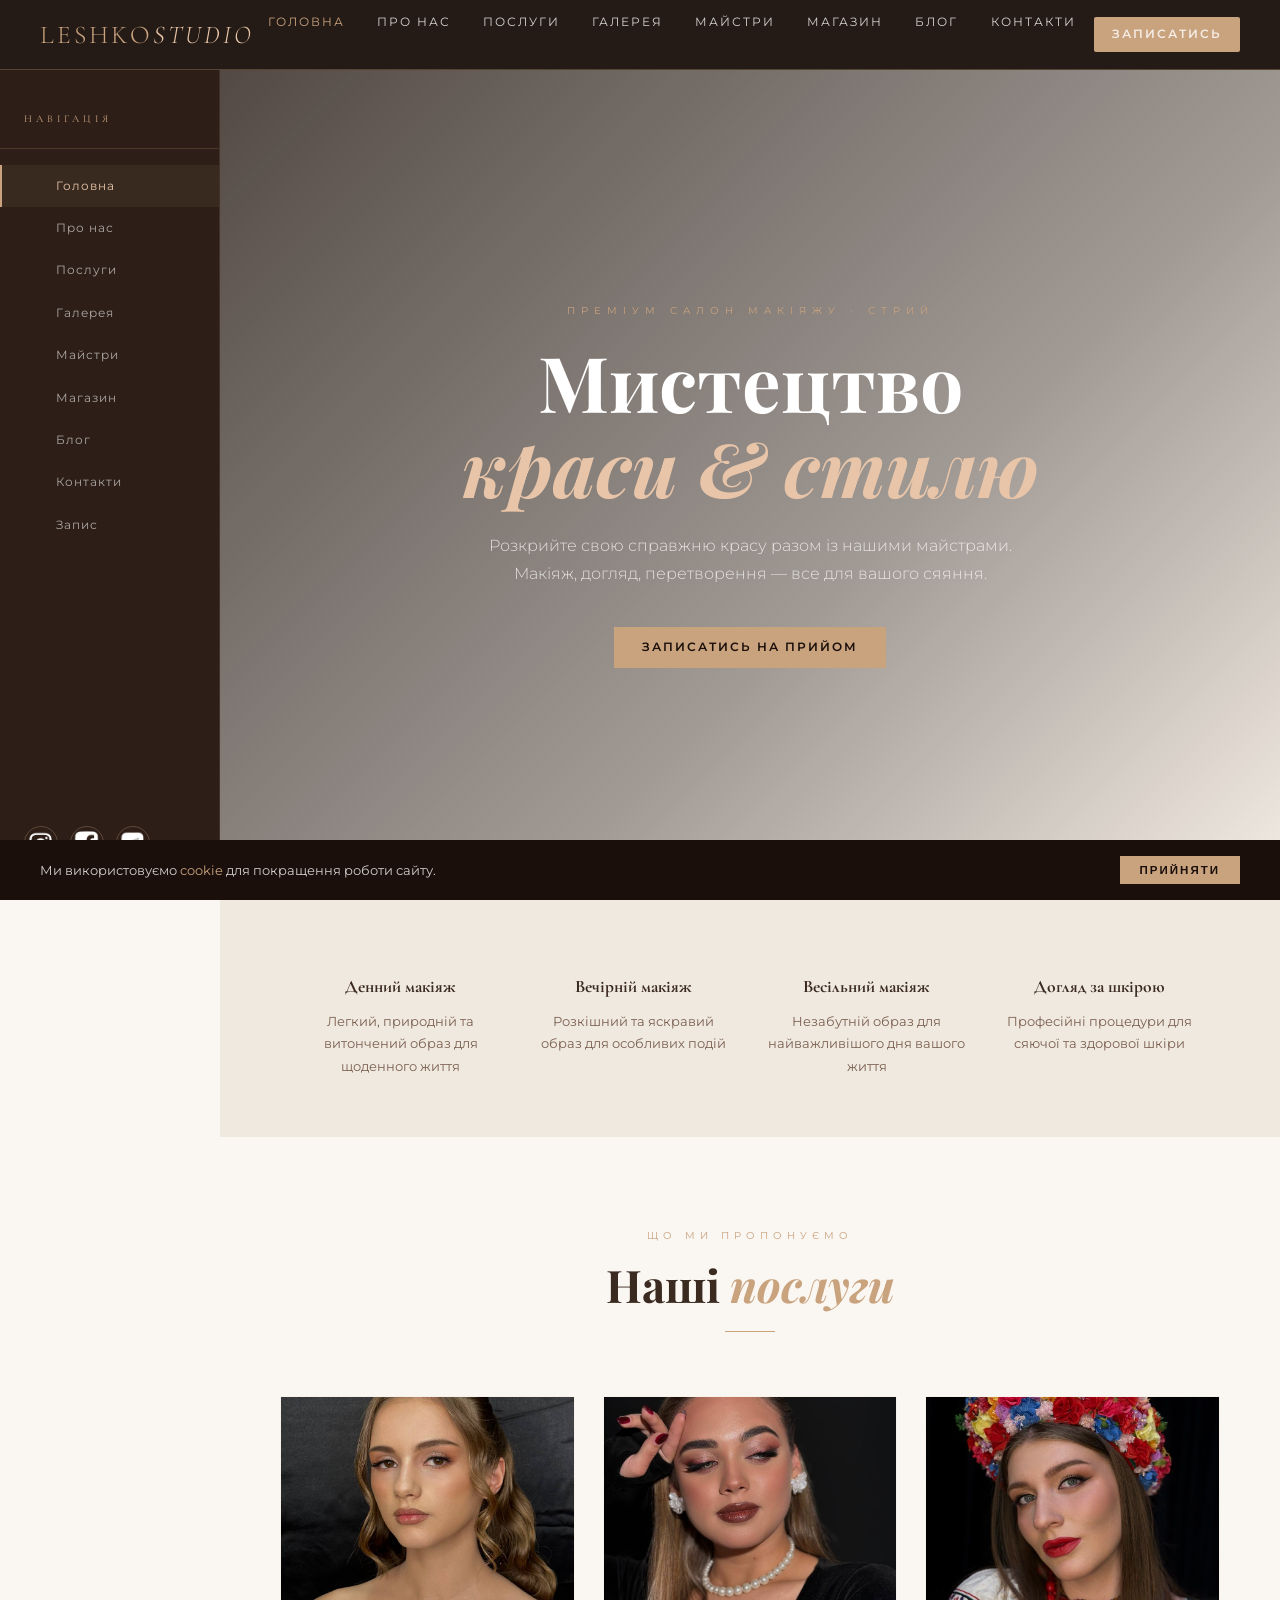
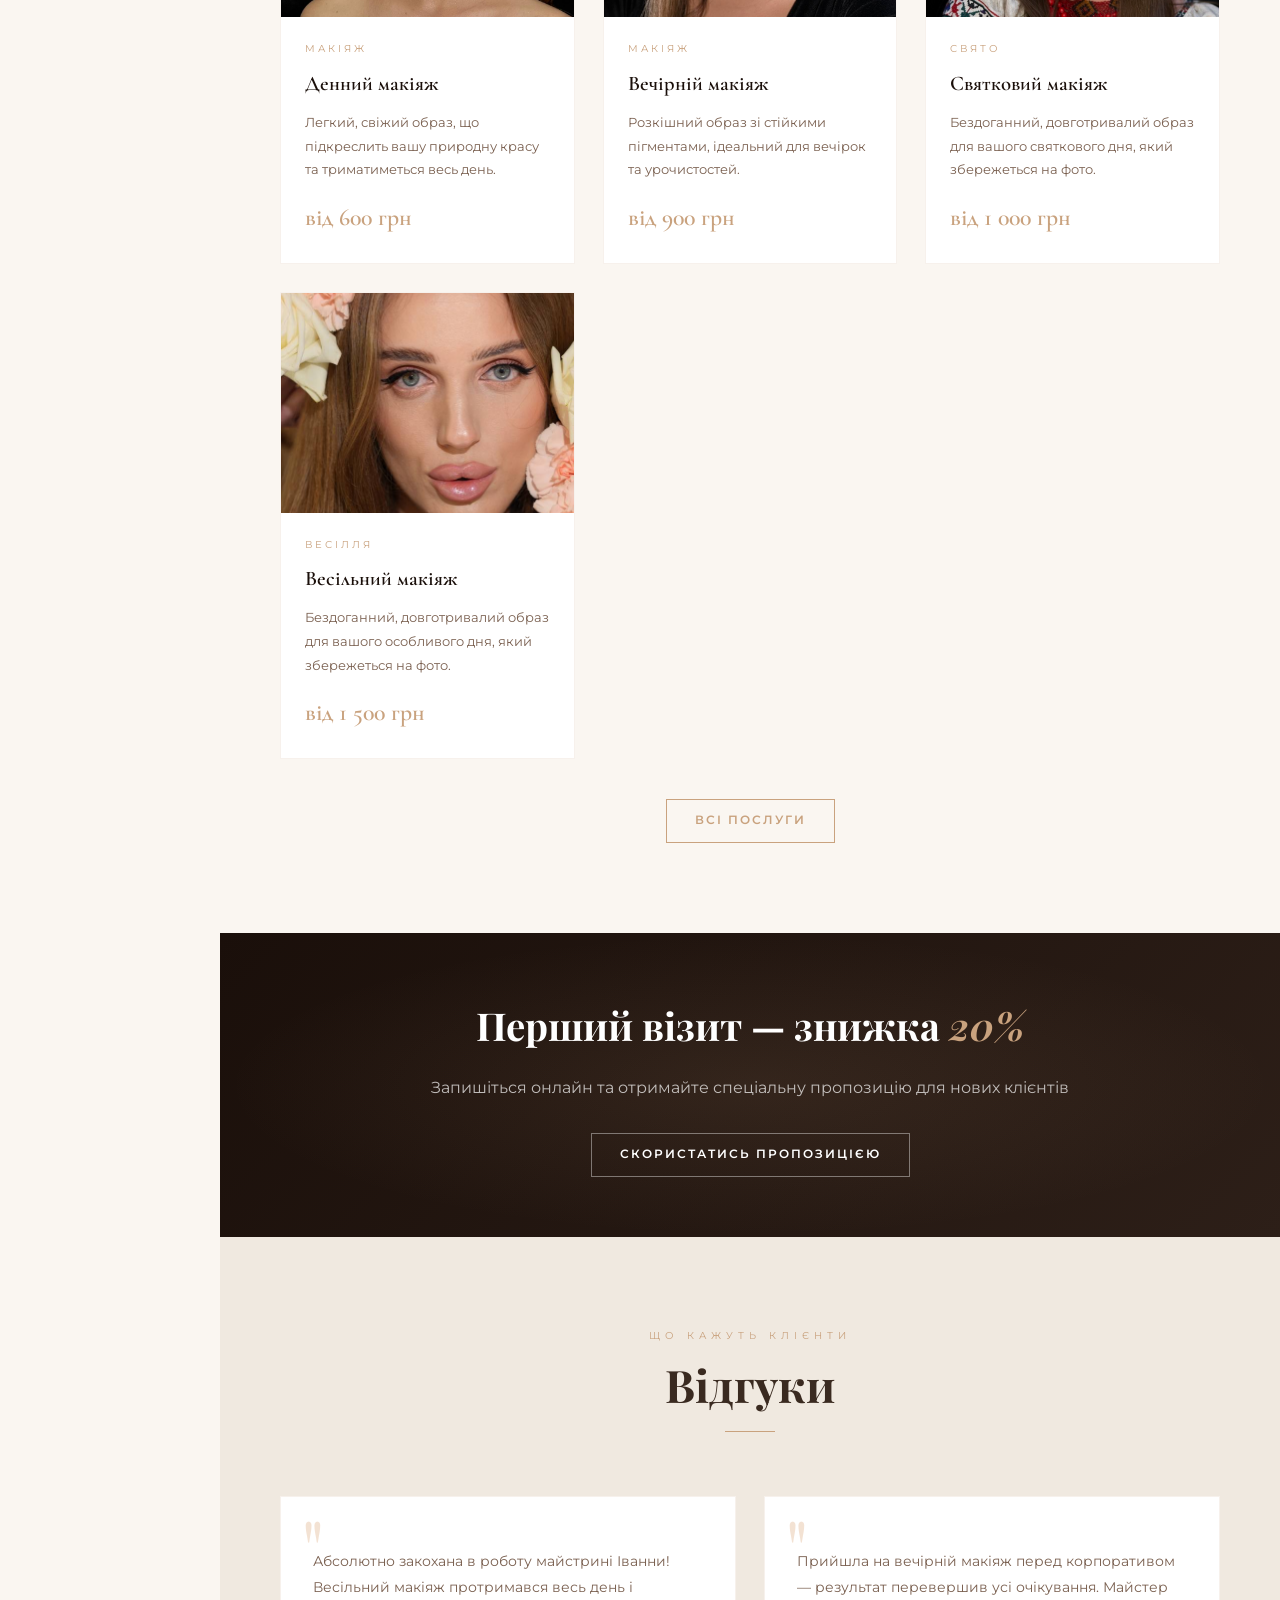
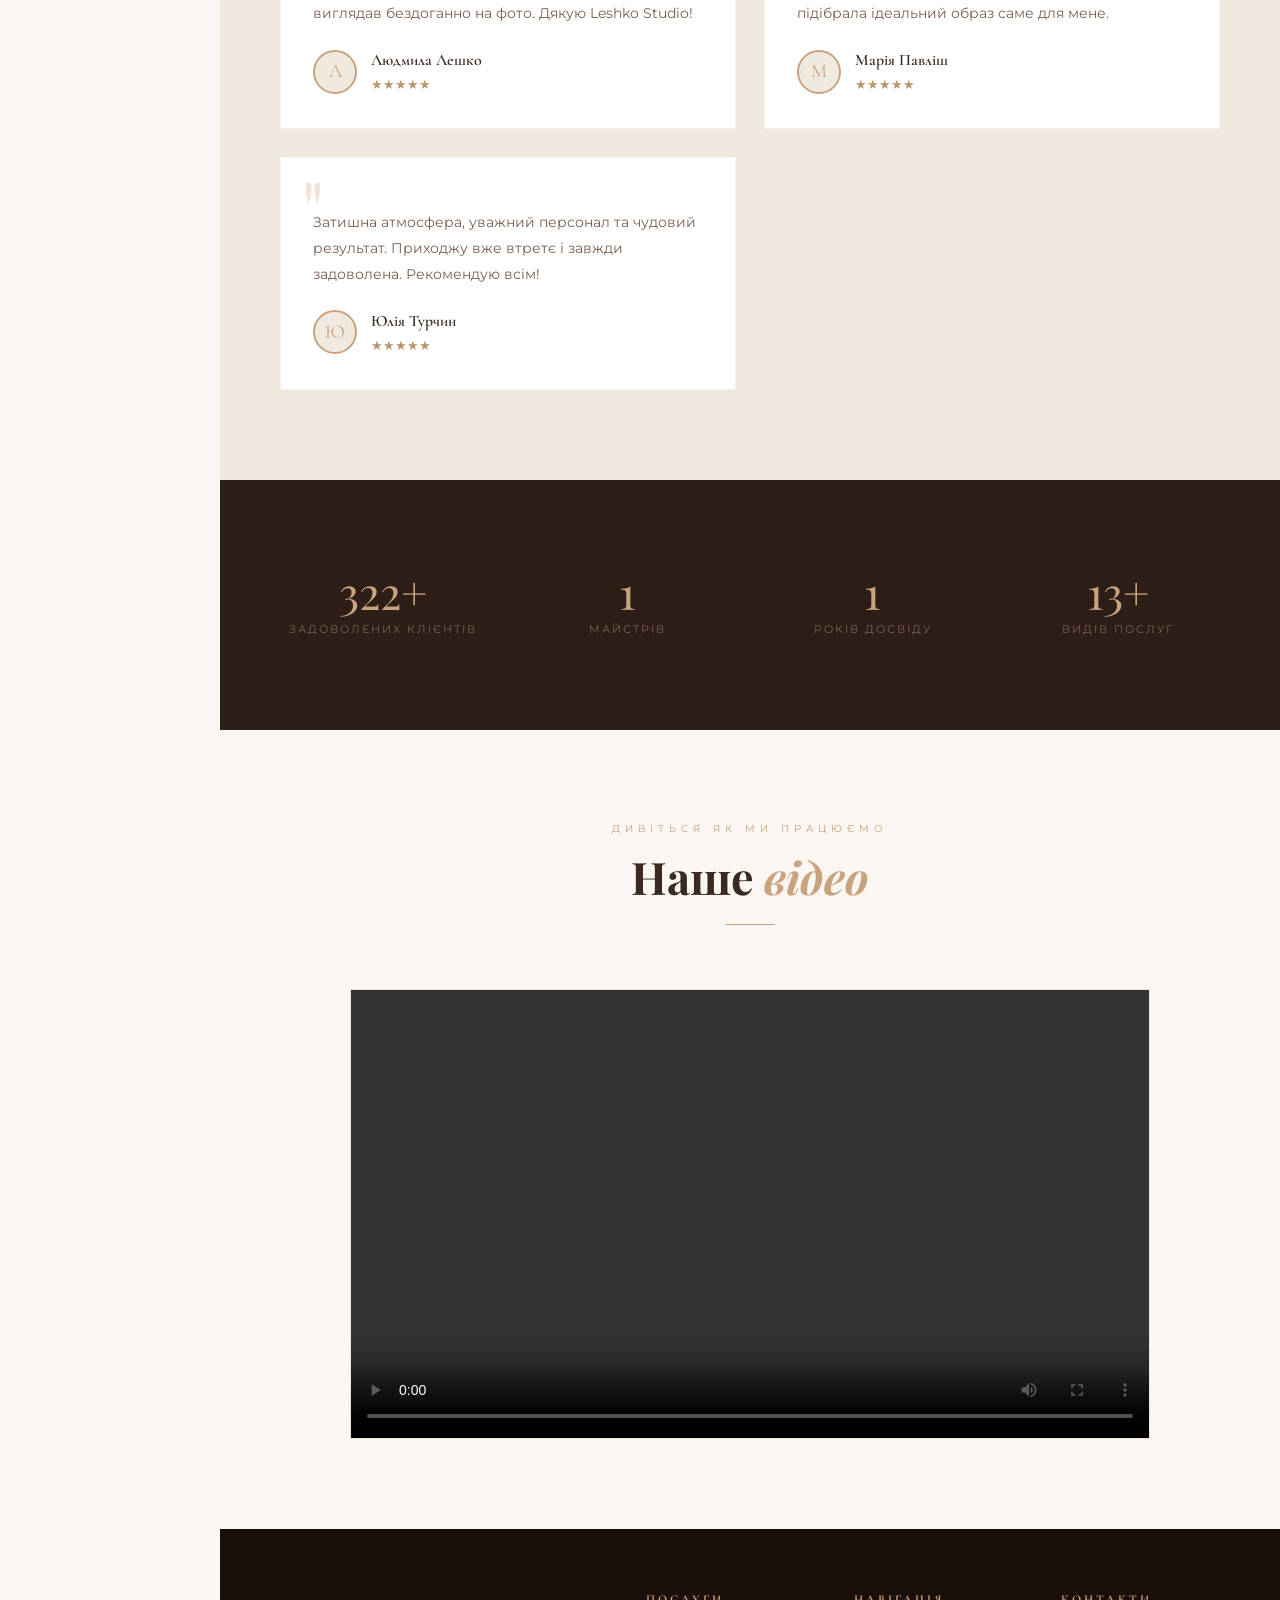
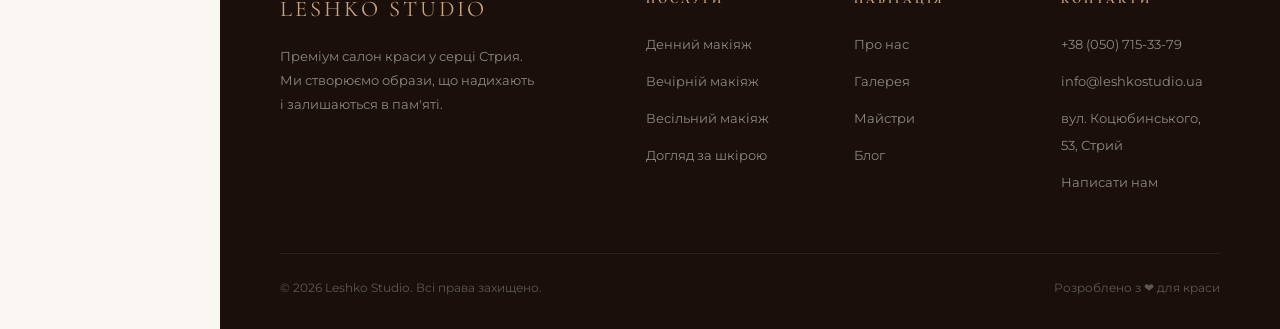
==== commit c0d3b9e8: "Update index.html" ====
--- a/index.html
+++ b/index.html
@@ -21,7 +21,7 @@
     <li><a href="./pages/shop.html">Магазин</a></li>
     <li><a href="./pages/blog.html">Блог</a></li>
     <li><a href="./pages/contact.html">Контакти</a></li>
-    <li><a href="./pages/register.html" class="btn btn-primary" style="padding:8px 18px">Записатись</a></li>
+    <li><a href="./pages/booking.html" class="btn btn-primary" style="padding:8px 18px">Записатись</a></li>
   </ul>
   <div class="burger"><span></span><span></span><span></span></div>
 </nav>
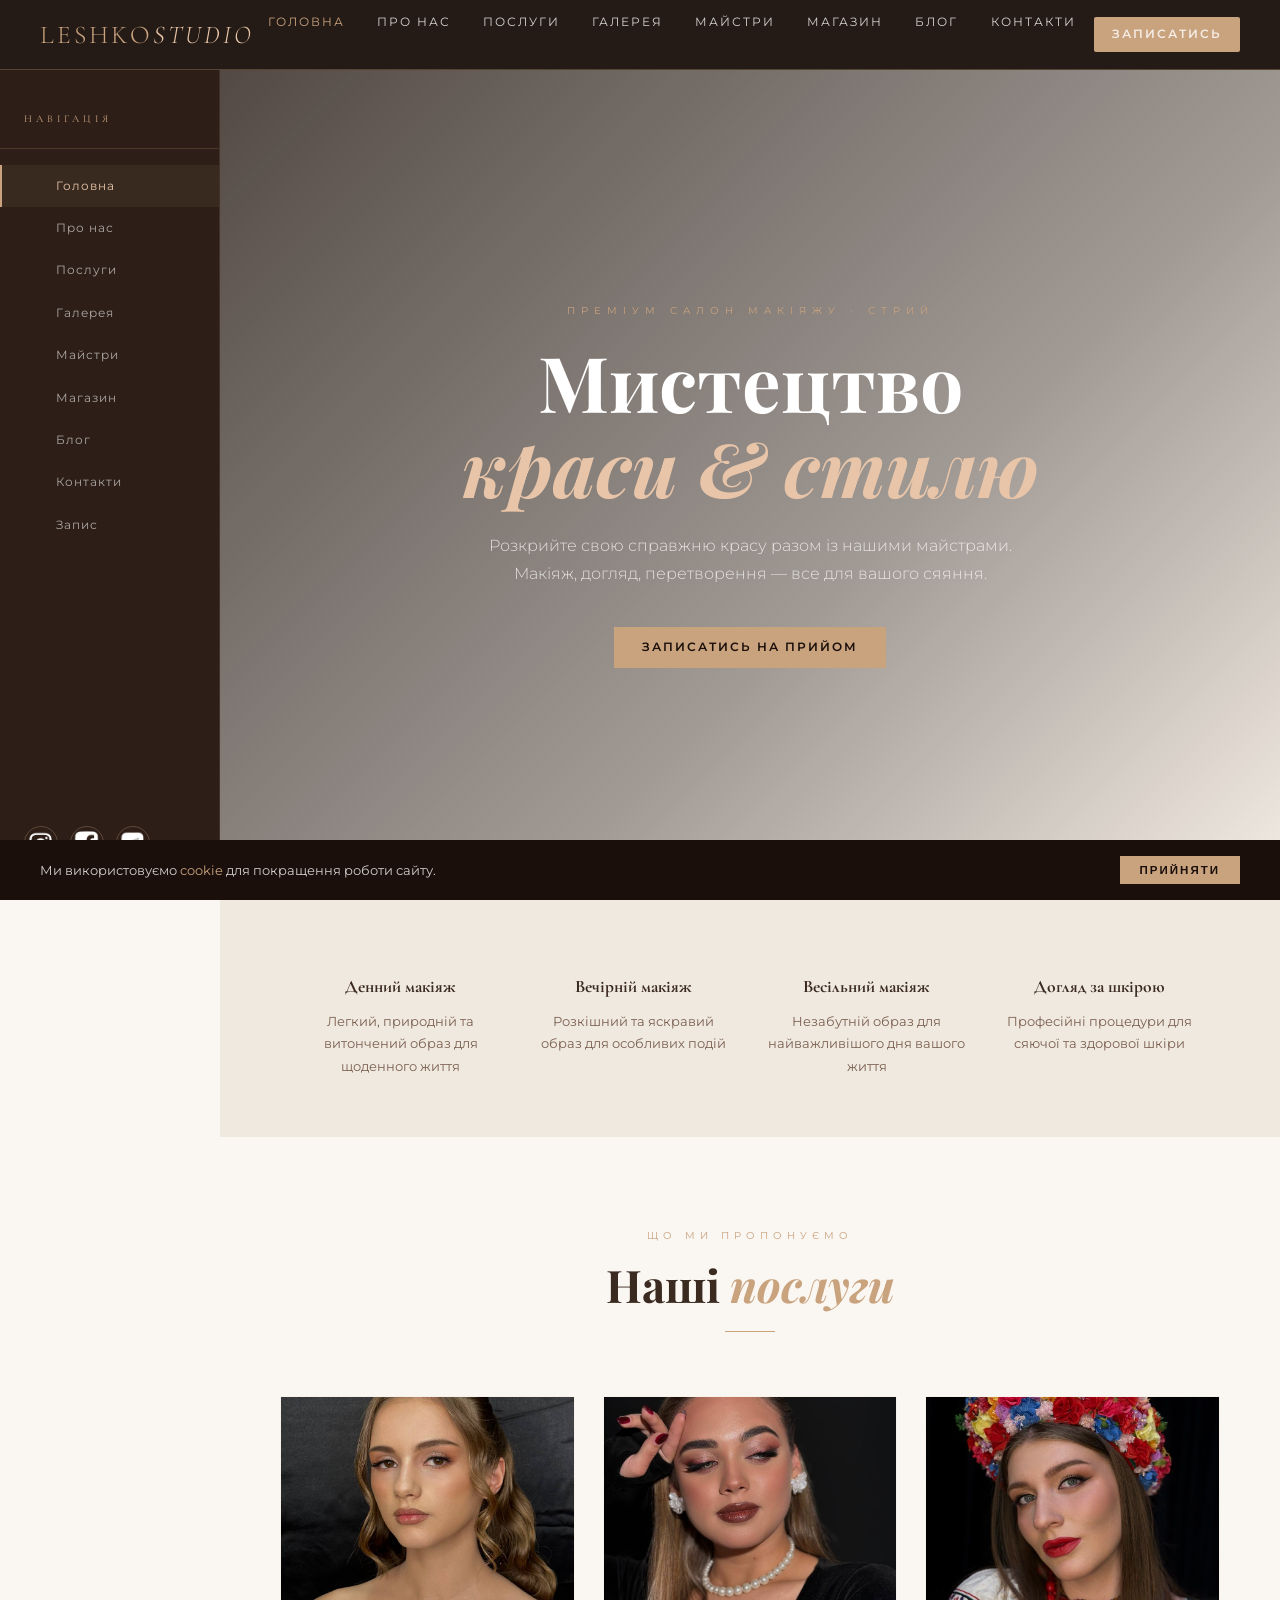
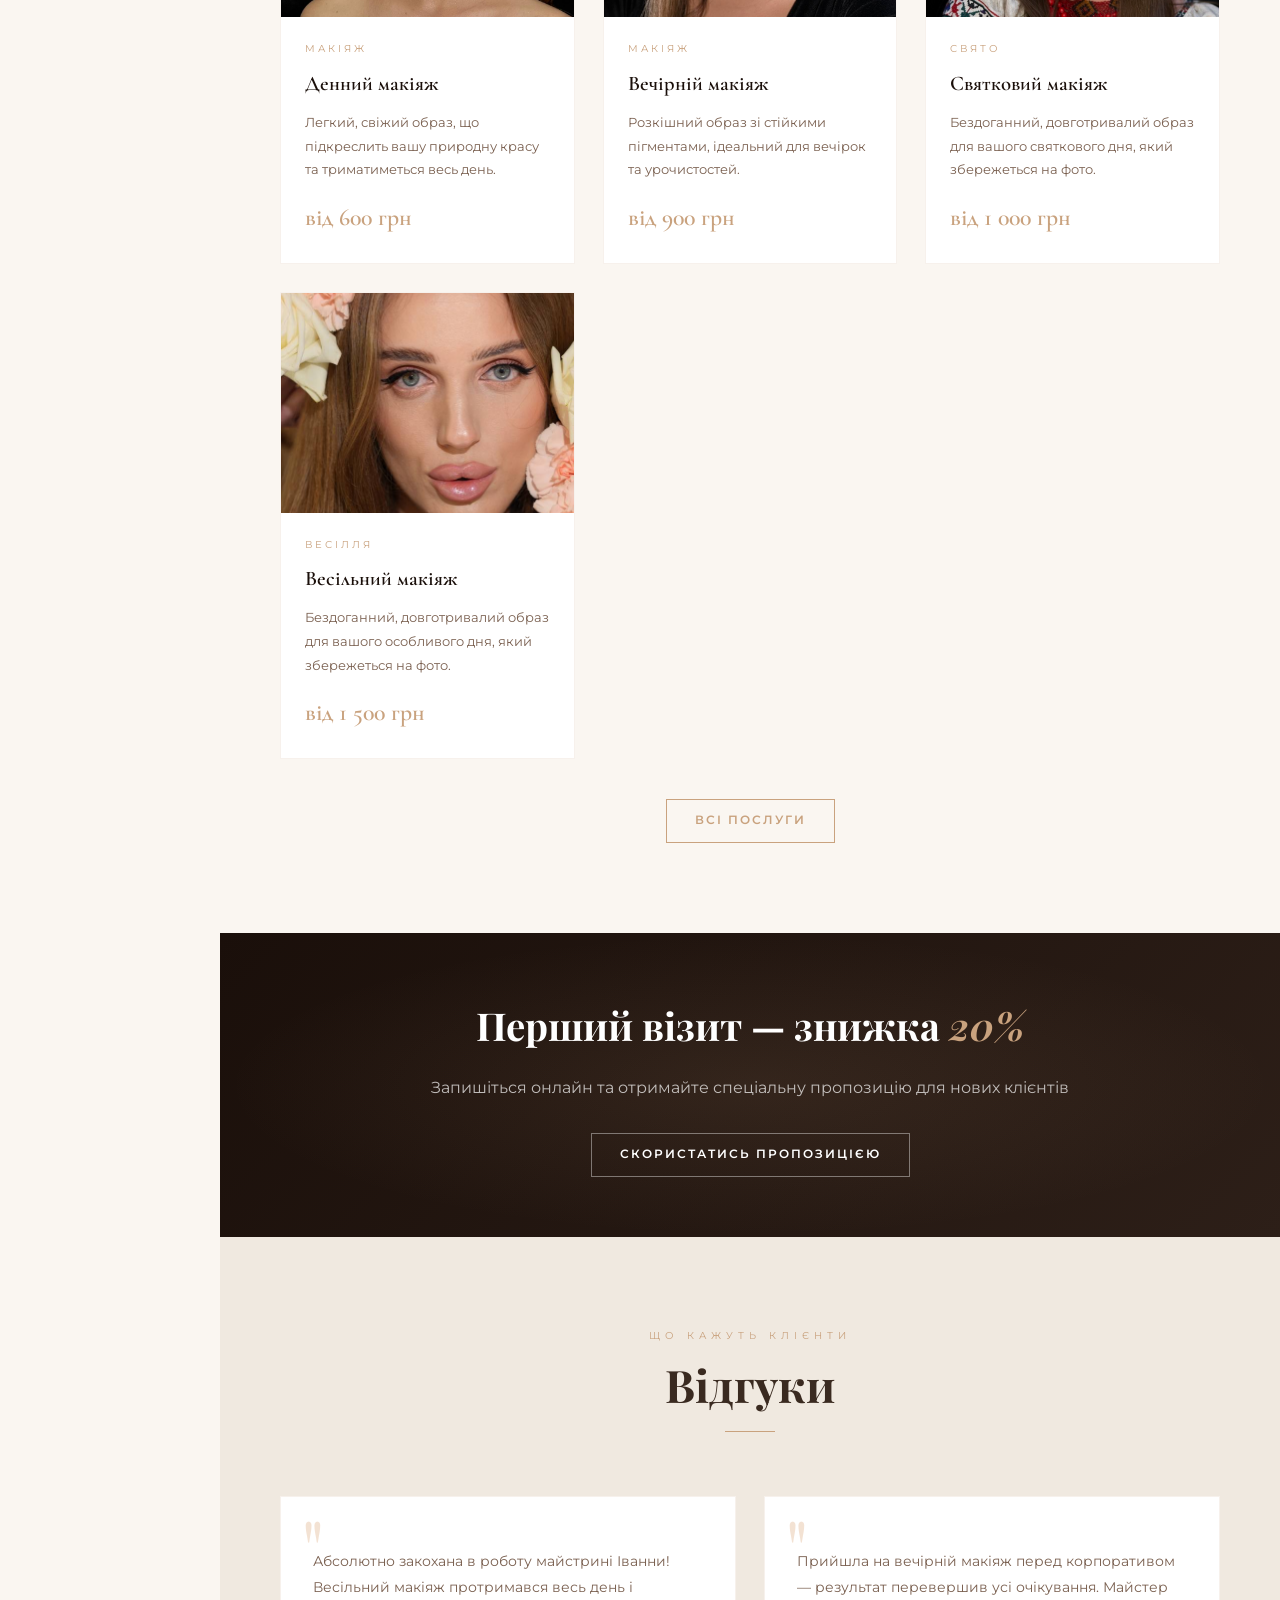
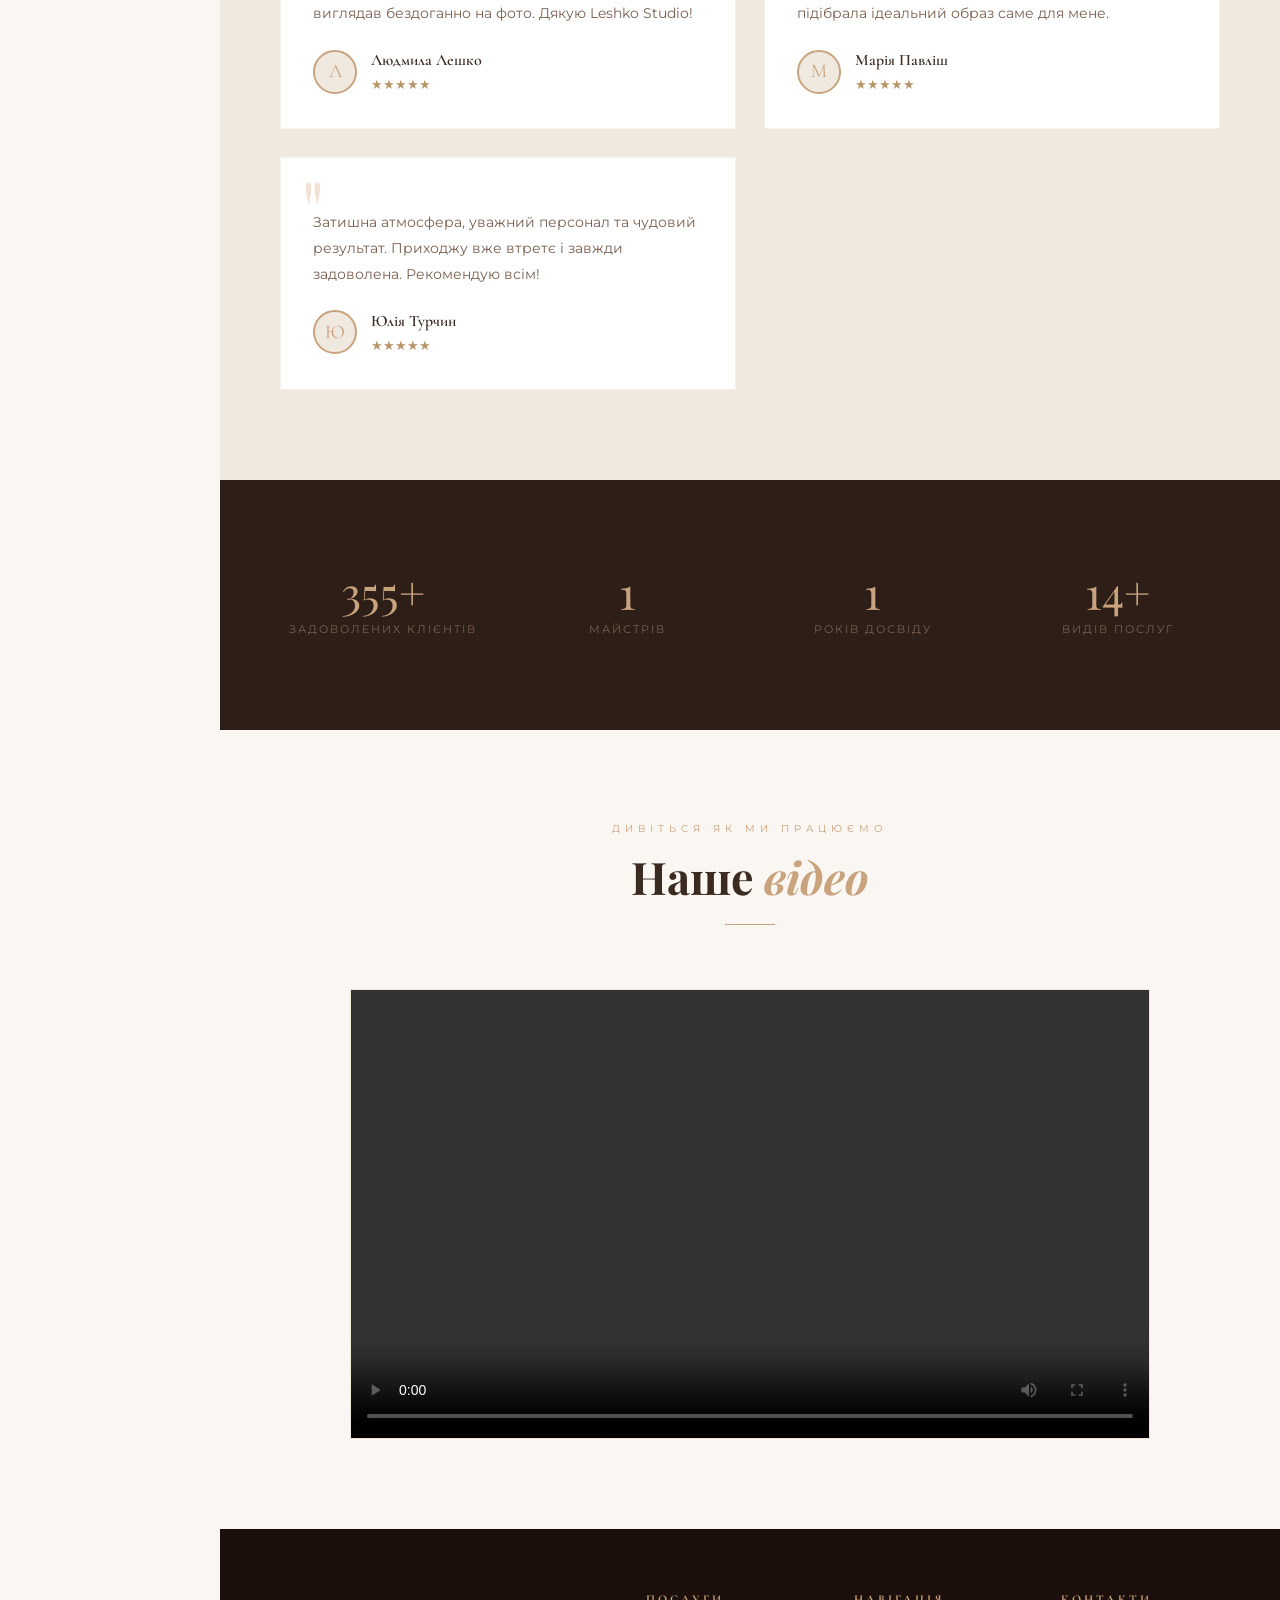
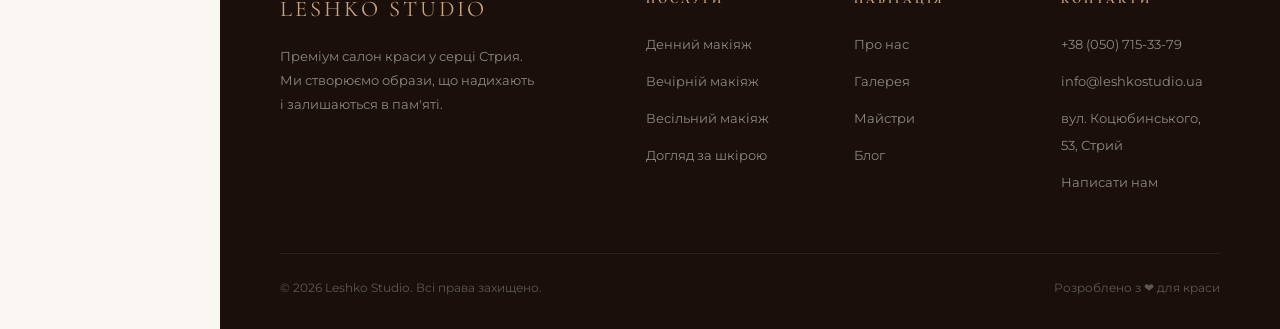
==== commit d261f785: "Update index.html" ====
--- a/index.html
+++ b/index.html
@@ -144,7 +144,7 @@
         </div>
       </div>
       <div style="text-align:center;margin-top:40px">
-        <a href="services.html" class="btn btn-outline">Всі послуги </a>
+        <a href="./pages/services.html" class="btn btn-outline">Всі послуги </a>
       </div>
     </section>
 
